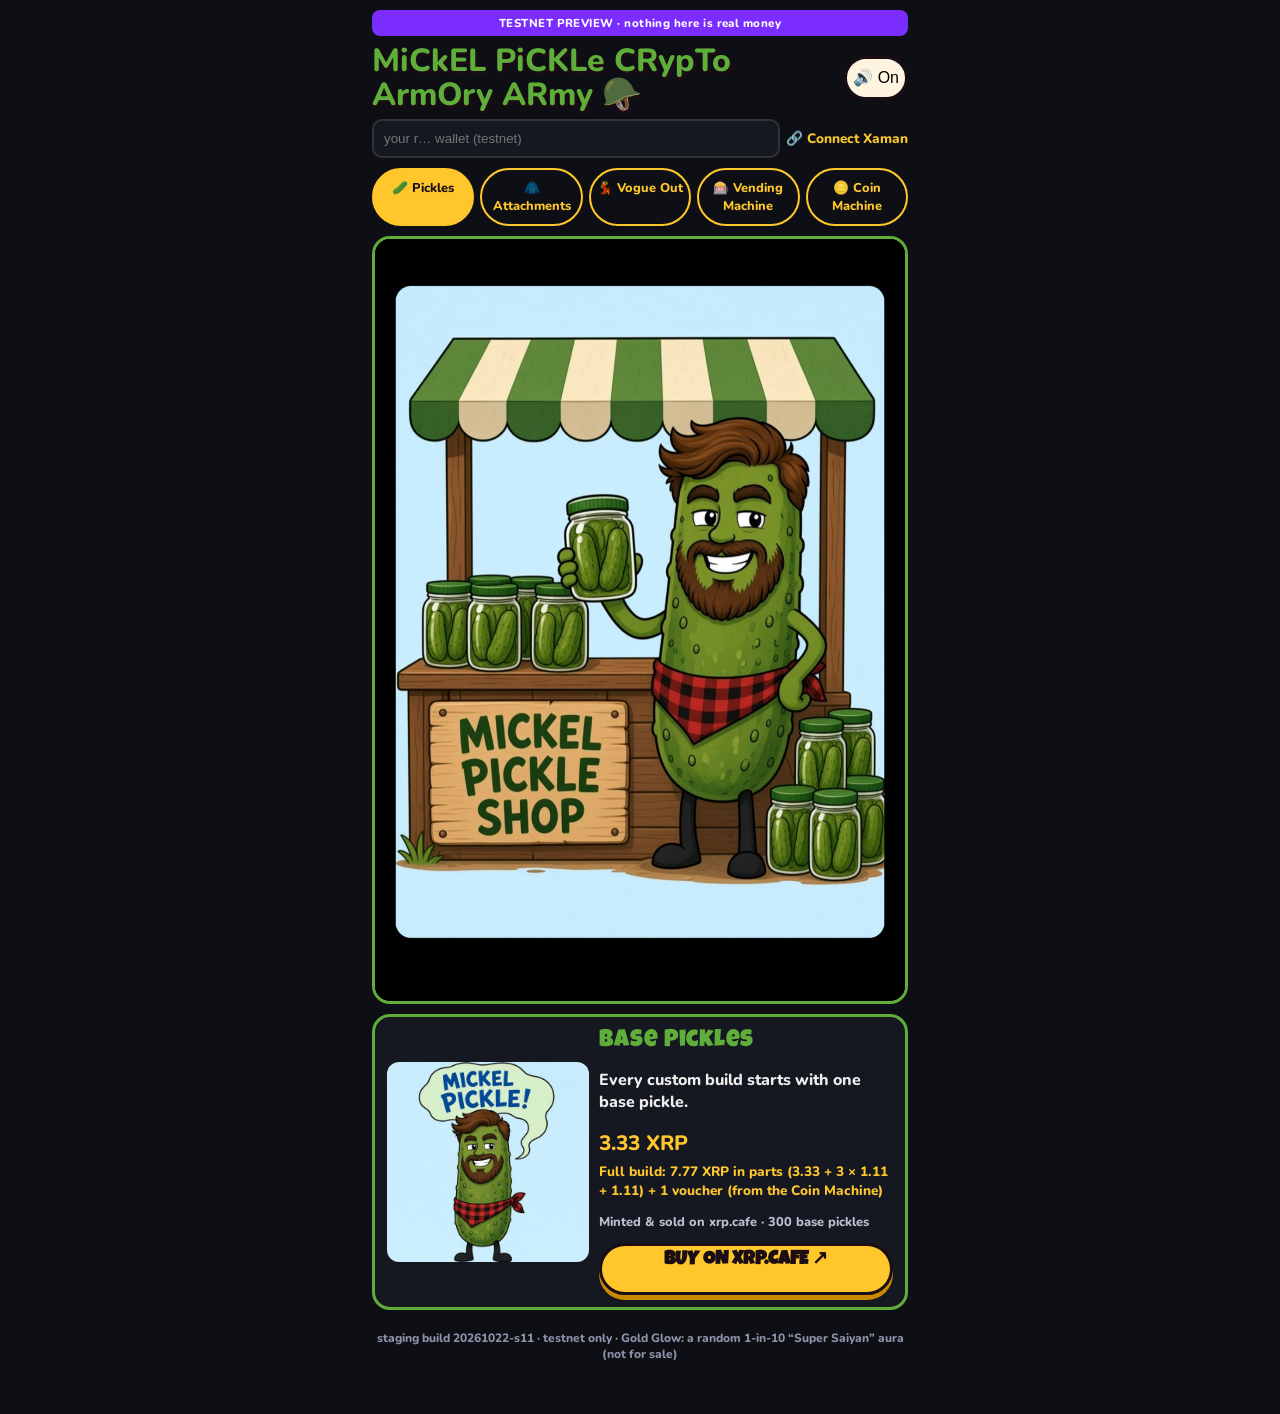
==== index.html @ 777d08bf "testnet preview" ====
<!doctype html><html lang="en"><head><meta charset="utf-8"><meta name="viewport" content="width=device-width,initial-scale=1,viewport-fit=cover">
<title>MiCkEL PiCKLe CRypTo ArmOry ARmy 🪖 · From the Ashes (TESTNET)</title><link rel="stylesheet" href="ashes.css?v=20261022-s11"></head>
<body>
<div class="net">TESTNET PREVIEW · nothing here is real money</div>
<header class="hd"><h1 class="disp">MiCkEL PiCKLe CRypTo ArmOry ARmy 🪖</h1><button id="mute" class="mute" type="button"></button></header>
<div class="wal"><input id="w" placeholder="your r… wallet (testnet)" autocomplete="off"><a href="#" id="connect">🔗 Connect Xaman</a></div>
<nav class="tabs"><a href="#shop" data-t="shop" class="on">🥒 Pickles</a><a href="#att" data-t="att">🧥 Attachments</a><a href="#vogue" data-t="vogue">💃 Vogue Out</a><a href="#ashes" data-t="ashes">🎰 Vending Machine</a><a href="#coin" data-t="coin">🪙 Coin Machine</a></nav>
<section id="t-shop" class="tab">
 <div class="banner cafeb"><img src="img/cafe_shop_pickles.jpg" alt="Mickel Pickle Shop on xrp.cafe"></div>
 <div class="card hero"><img src="img/base_standing_logo.jpg" alt="Base Mickel Pickle"><div><h2 class="disp">Base Pickles</h2><p>Every custom build starts with one base pickle.</p>
 <p class="price"><span id="pBase">3.33 XRP</span></p><p class="full">Full build: 7.77 XRP in parts (3.33 + 3 × 1.11 + 1.11) + 1 voucher (from the Coin Machine)</p><p class="note">Minted &amp; sold on xrp.cafe · 300 base pickles</p>
 <a class="btn gold cafe" href="https://xrp.cafe" target="_blank" rel="noopener">BUY ON XRP.CAFE ↗</a></div></div>
</section>
<section id="t-att" class="tab" hidden>
 <div class="banner cafeb"><img src="img/cafe_shop_attachments.jpg" alt="Mickel Pickle Attachments on xrp.cafe"></div>
 <p class="full">Full build: 7.77 XRP in parts (3.33 + 3 × 1.11 + 1.11) + 1 voucher (from the Coin Machine)</p><p class="note">9 attachments · pick any 3 for each build · <b id="pAtt">1.11 XRP</b> each · minted &amp; sold on xrp.cafe</p><p><a class="btn gold cafe" href="https://xrp.cafe" target="_blank" rel="noopener">BUY ON XRP.CAFE ↗</a></p>
 <div class="grid" id="attGrid"></div>
 <div class="banner lineup"><img src="img/lineup_10.jpg" alt="Attachments lineup"></div>
</section>
<section id="t-vogue" class="tab" hidden>
 <div class="banner cafeb"><img src="img/cafe_shop_vogue_out.jpg" alt="MiCkLe PiCKLe Vogue Out on xrp.cafe"></div>
 <p class="full">Full build: 7.77 XRP in parts + 1 voucher (from the Coin Machine)</p><p class="note">MiCkLe PiCKLe Vogue Out · 333 poses (111 of each) · <b id="pPose">1.11 XRP</b> each · minted &amp; sold on xrp.cafe<br>Your pose decides how your finished pickle stands, and its creature arms and legs.</p>
 <div class="grid" id="poseGrid"></div><p><a class="btn gold cafe" href="https://xrp.cafe" target="_blank" rel="noopener">BUY ON XRP.CAFE ↗</a></p>
</section>
<section id="t-ashes" class="tab" hidden>
 <div class="vm">
  <div class="vm-marquee"><div class="disp vm-brand">MICKEL PICKLE</div><div class="vm-slogan">Pay a nickel! Get a pickle! A pickle in every can!</div><div class="vm-sub">VENDING MACHINE · process: <b>From the Ashes</b></div></div>
  <div class="vm-body">
   <div class="vm-glass">
    <div class="vm-row"><span class="vm-lbl">A · BASE</span><div class="vm-slots" id="myBases" data-r="A"></div></div>
    <div class="vm-row"><span class="vm-lbl">B · ATTACHMENTS <span id="nAtt">0/3</span></span><div class="vm-slots" id="myAtts" data-r="B"></div></div>
    <div class="vm-row"><span class="vm-lbl">C · POSE</span><div class="vm-slots" id="myPoses" data-r="C"></div></div>
    <img class="vm-sticker" src="img/can_armory_army.png" alt="">
   </div>
   <div class="vm-panel">
    <div class="vm-screen" id="status">Load 1 base + 3 attachments + 1 pose</div>
    <div class="vm-coin"><span class="vm-coinslot vm-billslot"></span><small id="vmPay">VOUCHER SLOT<br>insert 1 voucher</small><small class="vm-getv">Get your voucher at the Coin Machine.</small></div>
    <div class="vm-keys"><span>A</span><span>B</span><span>C</span><span>1</span><span>2</span><span>3</span><span>4</span><span>5</span><span>✓</span></div>
    <div class="vm-builds" id="myBuilds"></div>
    <button class="btn vm-build" id="build" type="button" disabled>BURN &amp; BUILD</button>
   </div>
  </div>
  <div class="vm-tray"><div class="vm-flames"></div><div class="canbox"><img id="can" src="img/can_armory_army.png" alt="Mickel Pickle can"><img id="result" alt="Your new Mickel Pickle" hidden></div><span class="vm-push">PUSH</span></div>
 </div>
 <p class="lore">“To become a phoenix, you must be reborn from your ashes.”</p>
 <div class="cost"><b>Full build: 7.77 XRP in parts + 1 voucher</b><br>Season 1: vouchers only · 333 vouchers, one per pickle · max 3 builds per wallet<br><small>Get your voucher at the Coin Machine. 1 signature in Xaman (one Batch): hands over your voucher and sends your 5 picks together, all or nothing. The machine collects the voucher (it is kept, not burned), burns those 5 parts, and hands everything back if anything fails. +1 tap to claim your pickle.</small></div>
 <div id="claims"></div>
</section>
<section id="t-coin" class="tab" hidden>
 <div class="vm cm">
  <div class="vm-marquee"><div class="disp vm-brand">COIN MACHINE</div><div class="vm-slogan">Coins in! Dollars out!</div><div class="vm-sub">Mickel Nickel voucher printer <span class="soon">TESTNET</span></div></div>
  <div class="cm-body">
   <div class="cm-hopper"><span class="vm-lbl">COIN HOPPER</span>
    <div class="cm-coins" id="cmCoins" data-demo="1"><i class="c ag">10K</i><i class="c cu">1K</i><i class="c cu">1K</i><i class="c cu">1K</i><i class="c ag">10K</i><i class="c cu">1K</i><i class="c cu">1K</i><i class="c cu">1K</i><i class="c ag">10K</i><i class="c cu">1K</i><i class="c cu">1K</i><i class="c cu">1K</i><i class="c ag">10K</i><i class="c cu">1K</i></div>
    <div class="cm-funnel"><span class="vm-coinslot"></span></div>
    <div class="cm-legend"><span><i class="c cu sm"></i>Copper 1,000</span><span><i class="c ag sm"></i>Silver 10,000</span><span><i class="c au sm"></i>Gold 100,000</span></div>
   </div>
   <div class="vm-panel"><span class="vm-lbl">TOTAL</span><div class="cm-total"><span class="cm-count" id="cmCount">50,000</span><small>4 Silver + 10 Copper</small><br><small>/ 50,000</small></div>
    <div class="cm-bar"><i></i></div><button class="btn vm-build" id="cmInsert" type="button" disabled>INSERT COINS</button><div class="vm-builds" id="cmMine"></div></div>
  </div>
  <div class="cm-billslot"><div class="cm-mouth"></div><img class="cm-bill" src="img/voucher_50000_bill.jpg" alt="50,000 Mickel Nickel bill voucher"></div>
 </div>
 <div class="cost"><b>Drop in any mix of Mickel Nickel coin NFTs worth exactly 50,000 per bill: 50K = 1 bill, 1 Gold (100K) = 2 bills, 150K = 3.</b> The bill pays for one custom build in the Vending Machine, where it is collected (not burned).<br><small>Rules: Copper coins are burned · Gold &amp; Silver coins are kept · max 3 vouchers per wallet · exact multiples of 50,000 only, or everything is handed back · max 3 vouchers per wallet counts every bill · TESTNET preview, not live.</small><div id="cmStatus" class="vm-screen" style="margin-top:8px">Connect a TESTNET wallet, tap your coins to fill the hopper to exactly 50,000.</div><div class="note" id="cmSigs"></div><div id="cmClaims"></div></div>
</section>
<div id="qr" hidden><img id="qri" alt="Scan with Xaman"><p class="small">Scan with Xaman (TESTNET)</p></div>
<p class="small foot">staging build 20261022-s11 · testnet only · Gold Glow: a random 1-in-10 “Super Saiyan” aura (not for sale)</p>
<script src="config.js"></script><script src="ashes.js?v=20261022-s11"></script>
</body></html>
---- ashes.css ----
@font-face{font-family:"Luckiest Guy";src:url(fonts/luckiest-guy.woff2) format("woff2");font-display:swap}
@font-face{font-family:"Nunito";font-weight:800;src:url(fonts/nunito-800.woff2) format("woff2");font-display:swap}
:root{--ink:#1a0d14;--cream:#fff4e0;--gold:#ffc72c;--goldd:#c98900;--green:#1f9d4a;--pickle:#5fae3a;--fire:#ff5a1f}
*{box-sizing:border-box}body{margin:0 auto;max-width:560px;padding:10px 12px 40px;background:#0d0f14;color:#eee;font-family:"Nunito",system-ui,sans-serif;font-weight:800}
.disp{font-family:"Luckiest Guy",sans-serif;font-weight:400;letter-spacing:.03em}
.net{background:#7b2cff;color:#fff;text-align:center;font-size:.72rem;padding:5px;border-radius:8px;letter-spacing:.04em}
.hd{display:flex;align-items:center;gap:8px;margin:8px 0}.hd h1{flex:1;margin:0;font-family:"Nunito",system-ui,sans-serif;font-weight:800;text-transform:none;letter-spacing:0;font-size:clamp(1.25rem,6vw,2rem);line-height:1.05;color:var(--pickle);text-shadow:0 3px 0 var(--ink),3px 3px 0 var(--ink)}
.mute{min-width:44px;height:44px;border-radius:999px;border:3px solid var(--ink);background:var(--cream);font-size:1rem;cursor:pointer}
.wal{display:flex;gap:6px;align-items:center}.wal input{flex:1;min-width:0;padding:10px;border-radius:10px;border:2px solid #333;background:#151821;color:#eee}
#connect{color:var(--gold);text-decoration:none;font-size:.85rem;white-space:nowrap}
.tabs{display:flex;gap:6px;margin:10px 0}.tabs a{flex:1;text-align:center;padding:9px 4px;border-radius:999px;border:2px solid var(--gold);color:var(--gold);text-decoration:none;font-size:.8rem}
.tabs a.on{background:var(--gold);color:var(--ink)}.tab[hidden]{display:none}
.card{background:#151821;border:3px solid var(--pickle);border-radius:18px;padding:12px}.banner{margin-bottom:10px}.hero{display:grid;grid-template-columns:40% 1fr;gap:10px;align-items:center}
.hero img{width:100%;border-radius:12px}.hero h2{margin:0;color:var(--pickle)}
.price{font-size:1.3rem;color:var(--gold);margin:.3rem 0}.tbd{background:#ff3d9a;color:#fff;font-size:.62rem;padding:2px 6px;border-radius:999px;vertical-align:middle}
.stock,.cap{margin:.2rem 0;font-size:.8rem;color:#b9c0d0}
.banner{position:relative;border-radius:18px;overflow:hidden;border:3px solid var(--pickle)}.banner img{width:100%;display:block;max-height:440px;object-fit:cover;object-position:top}
.tagline{position:absolute;left:0;right:0;bottom:0;margin:0;padding:14px 8px 10px;text-align:center;font-size:clamp(1.5rem,8vw,2.2rem);color:var(--gold);text-shadow:0 3px 0 var(--ink),2px 2px 0 var(--ink);background:linear-gradient(#0000,#000c)}
.note{font-size:.8rem;color:#b9c0d0}
.grid{display:grid;grid-template-columns:repeat(3,1fr);gap:8px}.grid.sm{grid-template-columns:repeat(4,1fr)}
.it{background:var(--cream);color:var(--ink);border-radius:12px;padding:6px;text-align:center;font-size:.68rem;border:3px solid transparent;cursor:pointer;line-height:1.15}
.it img{width:100%;aspect-ratio:1;object-fit:contain;border-radius:8px}.it.sel{border-color:var(--fire);box-shadow:0 0 0 2px var(--gold)}.it.off{opacity:.45}
.it .left{display:block;color:#666;font-size:.62rem}.it button{margin-top:4px;width:100%;border:2px solid var(--ink);border-radius:999px;background:var(--gold);font:inherit;padding:4px}
.btn{border:3px solid var(--ink);border-radius:999px;min-height:52px;width:100%;font-family:"Luckiest Guy",sans-serif;font-size:1.2rem;cursor:pointer}
.gold{background:var(--gold);color:var(--ink);box-shadow:0 5px 0 var(--goldd)}.btn:disabled{opacity:.5}.big{font-size:1.6rem;min-height:64px;margin-top:10px}
.machine{background:radial-gradient(circle at 50% 70%,#ff5a1f55,#1a0d14 70%);border:4px solid var(--gold);border-radius:22px;padding:12px;text-align:center}
.mtitle{margin:0;font-size:2rem;color:var(--fire);text-shadow:0 3px 0 var(--ink)}.lore{margin:.2rem 0 .5rem;font-size:.8rem;color:var(--cream);font-style:italic}
.canbox{position:relative;height:min(62vw,300px);display:grid;place-items:center}.canbox img{height:100%;width:100%;object-fit:contain;border-radius:14px;min-height:0}.canbox{overflow:hidden}
#can.shake{animation:shake .35s infinite}@keyframes shake{0%,100%{transform:rotate(0)}25%{transform:rotate(-6deg) translateX(-4px)}75%{transform:rotate(6deg) translateX(4px)}}
#result.pop{animation:pop .7s cubic-bezier(.2,1.6,.4,1)}#result.drop{animation:drop 1.1s cubic-bezier(.3,1.5,.5,1)}#result.burst{animation:burst .6s ease-out}@keyframes drop{0%{transform:translateY(-120%)}70%{transform:translateY(4%)}to{transform:none}}@keyframes burst{0%{transform:scale(.3) rotate(-8deg);opacity:0;filter:brightness(3)}to{transform:none;opacity:1;filter:none}}@keyframes pop{0%{transform:translateY(60%) scale(.2);opacity:0}to{transform:none;opacity:1}}
.status{margin-top:8px;min-height:2.4em;color:var(--gold);font-size:.95rem}
h3{font-size:.95rem;margin:14px 0 6px;color:var(--pickle)}.cost{margin-top:12px;font-size:.85rem;color:var(--cream)}.cost small{color:#b9c0d0}
#qr{text-align:center;margin:10px 0}#qr img{background:#fff;padding:8px;border-radius:8px}.small{font-size:.75rem;color:#8a93a8}.foot{text-align:center;margin-top:20px}
#claims a{display:block;margin-top:8px;padding:12px;border-radius:999px;text-align:center;background:var(--gold);color:var(--ink);text-decoration:none;border:3px solid var(--ink)}
.full{margin:.3rem 0;color:var(--gold);font-size:.85rem}.it .qty{position:absolute;top:4px;right:4px;background:var(--fire);color:#fff;border-radius:999px;padding:1px 6px;font-size:.65rem}.it{position:relative}

.btn.cafe{display:inline-block;text-decoration:none;text-align:center;color:var(--ink)}.it a.cafe{display:block;margin-top:4px;border:2px solid var(--ink);border-radius:999px;background:var(--gold);color:var(--ink);text-decoration:none;padding:4px;font-weight:700}
/* s10 vending + coin machine reskin */
:root{--pink:#ff2d95}
.vm{position:relative;margin:4px auto 10px;max-width:760px;background:linear-gradient(160deg,#1f9d4a,#0f5e2b 60%,#0a3f1d);border:5px solid var(--ink);border-radius:26px 26px 14px 14px;padding:12px;box-shadow:0 0 0 4px var(--gold),0 14px 0 #06210f,0 20px 40px #000}
.vm-marquee{text-align:center;background:#120a10;border:4px solid var(--gold);border-radius:16px;padding:10px 6px;box-shadow:0 0 18px var(--pink),inset 0 0 16px #ff2d9555}
.vm-brand{font-size:clamp(1.7rem,8vw,3rem);color:var(--gold);text-shadow:0 0 6px #fff7,0 0 16px var(--gold),3px 3px 0 var(--pink);animation:glow 2s ease-in-out infinite}
@keyframes glow{50%{text-shadow:0 0 2px #fff7,0 0 6px var(--gold),3px 3px 0 var(--pink)}}
.vm-slogan{color:var(--pink);font-size:clamp(.72rem,3.2vw,1rem);text-shadow:0 0 8px var(--pink)}.vm-sub{color:var(--cream);font-size:.72rem;margin-top:4px}
.vm-body{display:grid;grid-template-columns:1fr 150px;gap:10px;margin-top:10px}
.vm-glass{position:relative;background:linear-gradient(120deg,#ffffff22,#ffffff05 40%,#ffffff18);border:4px solid #c9d3d9;border-radius:12px;padding:8px;box-shadow:inset 0 0 30px #000a;overflow:hidden;min-height:300px}
.vm-row{border-bottom:5px solid #9aa6ad;padding:4px 0 6px;margin-bottom:6px;position:relative;z-index:1}.vm-lbl{display:block;color:var(--gold);font-size:.66rem;letter-spacing:.06em}
.vm-slots{display:grid;grid-template-columns:repeat(auto-fill,minmax(64px,1fr));gap:6px;counter-reset:s}
.vm-slots .it{counter-increment:s;background:#fff4e0ee;padding:4px 4px 14px;font-size:.58rem}
.vm-slots .it::after{content:attr(data-code);position:absolute;bottom:2px;left:50%;transform:translateX(-50%);background:var(--ink);color:var(--gold);border-radius:4px;padding:0 5px;font-size:.6rem}
#myBases .it::after{content:"A" counter(s)}#myAtts .it::after{content:"B" counter(s)}#myPoses .it::after{content:"C" counter(s)}
.vm-slots .it::before{content:"";position:absolute;left:6px;right:6px;bottom:12px;height:6px;background:repeating-linear-gradient(90deg,#b8c2c8 0 4px,#6c777d 4px 7px);border-radius:3px}
.vm-slots .note{color:#cfe;font-size:.7rem;margin:4px}
.vm-sticker{position:absolute;right:-14px;bottom:-10px;width:90px;transform:rotate(12deg);opacity:.9;z-index:0}
.vm-panel{background:#1a1d24;border:4px solid var(--ink);border-radius:12px;padding:8px;display:flex;flex-direction:column;gap:8px;align-items:stretch;box-shadow:inset 0 0 0 2px #333}
.vm-screen{background:#032b12;color:#7dff9a;font-family:monospace;font-size:.72rem;border:3px solid #000;border-radius:6px;padding:6px;min-height:58px;text-shadow:0 0 6px #3f6}
.vm-coin{display:flex;gap:6px;align-items:center;color:var(--cream);font-size:.6rem}.vm-coinslot{display:inline-block;width:12px;height:40px;background:#000;border:3px solid var(--gold);border-radius:6px;box-shadow:0 0 8px var(--gold)}
.vm-keys{display:grid;grid-template-columns:repeat(3,1fr);gap:5px}.vm-keys span{background:linear-gradient(#eee,#aaa);color:var(--ink);text-align:center;border-radius:6px;padding:5px 0;font-size:.8rem;border:2px solid var(--ink);box-shadow:0 2px 0 var(--ink)}
.vm-builds{color:var(--gold);font-size:.68rem;text-align:center}
.vm-build{background:radial-gradient(circle at 40% 35%,#ff6ab8,var(--pink) 60%,#a0005a);color:#fff;border:3px solid var(--ink);border-radius:999px;padding:14px 6px;font-family:"Luckiest Guy",sans-serif;font-size:1.05rem;box-shadow:0 5px 0 var(--ink),0 0 14px var(--pink);cursor:pointer}
.vm-build:disabled{filter:saturate(.45) brightness(.8);cursor:not-allowed}
.vm-tray{position:relative;margin-top:12px;background:#08090c;border:4px solid #c9d3d9;border-radius:12px;height:190px;overflow:hidden;box-shadow:inset 0 14px 20px #000}
.vm-tray .canbox{height:100%;position:relative;z-index:1}.vm-tray .canbox img{object-fit:contain}
.vm-flames{position:absolute;inset:auto 0 0 0;height:70px;background:radial-gradient(ellipse at 50% 100%,#ff5a1f,#ff2d9566 45%,transparent 70%);filter:blur(2px);animation:flick 1.2s infinite alternate;z-index:0}
.vm-flames::after{content:"";position:absolute;inset:0;background:radial-gradient(circle,#ccc8 1px,transparent 2px) 0 0/14px 14px;animation:ash 3s linear infinite;opacity:.5}
@keyframes flick{to{opacity:.6;transform:scaleY(1.15)}}@keyframes ash{to{background-position:0 -70px}}
.vm-push{position:absolute;top:6px;left:50%;transform:translateX(-50%);color:#9aa6ad;font-size:.7rem;letter-spacing:.2em;z-index:2}
.vm-x{display:flex;justify-content:space-around;margin-top:8px}.vm-x span{width:34px;height:34px;border-radius:50%;background:radial-gradient(circle at 35% 30%,#fff2a8,var(--gold) 45%,var(--goldd));border:3px solid var(--ink);display:grid;place-items:center;color:var(--ink);font-weight:900}
/* coin machine */
.cm .vm-brand{font-size:clamp(1.5rem,7vw,2.6rem)}.soon{background:var(--pink);color:#fff;border-radius:999px;padding:2px 8px;margin-left:4px;box-shadow:0 0 10px var(--pink)}
.cm-body{display:grid;grid-template-columns:1fr 160px;gap:10px;margin-top:10px}
.cm-hopper{background:linear-gradient(120deg,#ffffff22,#ffffff05 40%,#ffffff18);border:4px solid #c9d3d9;border-radius:12px;padding:8px;box-shadow:inset 0 0 30px #000a}
.cm-coins{display:flex;flex-wrap:wrap;justify-content:center;gap:4px;min-height:96px;align-content:flex-end}
.c{display:inline-grid;place-items:center;width:44px;height:44px;border-radius:50%;border:3px solid var(--ink);font-style:normal;font-size:.7rem;color:var(--ink);box-shadow:0 3px 0 var(--ink);animation:fall 2.4s ease-in infinite}
.c:nth-child(2n){animation-delay:.6s}.c:nth-child(3n){animation-delay:1.2s}@keyframes fall{0%{transform:translateY(-14px) rotate(-20deg)}60%,100%{transform:translateY(0) rotate(0)}}
.cu{background:radial-gradient(circle at 35% 30%,#ffc59a,#c8682a 55%,#7a3a12)}.ag{background:radial-gradient(circle at 35% 30%,#fff,#c2c9cf 55%,#7d868c)}.au{background:radial-gradient(circle at 35% 30%,#fff2a8,var(--gold) 50%,var(--goldd))}
.c.sm{width:14px;height:14px;border-width:2px;box-shadow:none;animation:none;vertical-align:middle;margin-right:3px}
.cm-funnel{margin:6px auto 0;width:70%;height:40px;background:linear-gradient(#9aa6ad,#4a5358);clip-path:polygon(0 0,100% 0,60% 100%,40% 100%);display:grid;place-items:end center}
.cm-legend{display:flex;flex-wrap:wrap;gap:8px;justify-content:center;font-size:.62rem;color:var(--cream);margin-top:6px}
.cm-total{background:#1b0010;border:3px solid #000;border-radius:6px;padding:8px 4px;text-align:center;font-family:monospace;color:#ff6ab8;text-shadow:0 0 8px var(--pink)}.cm-count{font-size:1.5rem;display:block}.cm-total small{color:#ffa6d4}
.cm-bar{height:10px;background:#000;border-radius:6px;overflow:hidden;border:2px solid #444}.cm-bar i{display:block;height:100%;width:100%;background:linear-gradient(90deg,var(--green),var(--gold));animation:fill 3s ease-out infinite}@keyframes fill{from{width:0}}
.cm-billslot{position:relative;margin-top:12px;height:180px;overflow:hidden}.cm-mouth{height:16px;background:#000;border:4px solid #c9d3d9;border-radius:8px;box-shadow:0 0 10px var(--gold);position:relative;z-index:2}
.cm-bill{position:absolute;top:6px;left:6%;width:88%;border-radius:6px;box-shadow:0 8px 16px #000;animation:print 4s ease-out infinite;z-index:1}@keyframes print{0%{transform:translateY(-100%)}55%,100%{transform:translateY(0)}}
@media(min-width:900px){body:has(#t-ashes:not([hidden])),body:has(#t-coin:not([hidden])){max-width:820px}}
@media(max-width:520px){.vm-body,.cm-body{grid-template-columns:1fr}.vm-panel{display:grid;grid-template-columns:1fr 1fr;align-items:center}.vm-screen,.vm-build,.vm-builds{grid-column:1/-1}.vm-keys{grid-row:span 1}.vm-glass{min-height:0}.vm-sticker{width:70px}.cm-billslot{height:130px}}
.cm-coins .c{width:36px;height:36px;font-size:.6rem}

.banner.cafeb img{max-height:none;object-fit:contain}.banner.lineup{margin-top:10px}.banner.lineup img{max-height:none}
.cm-coins .c.mine{cursor:pointer;opacity:.55}.cm-coins .c.mine.sel{opacity:1;outline:3px solid var(--pink)}#vmPay label{display:block;margin-top:3px;color:var(--gold);cursor:pointer}
.vm-coin{flex-wrap:wrap}.vm-billslot{width:44px;height:10px}.vm-getv{flex-basis:100%;color:var(--gold);font-size:.6rem}
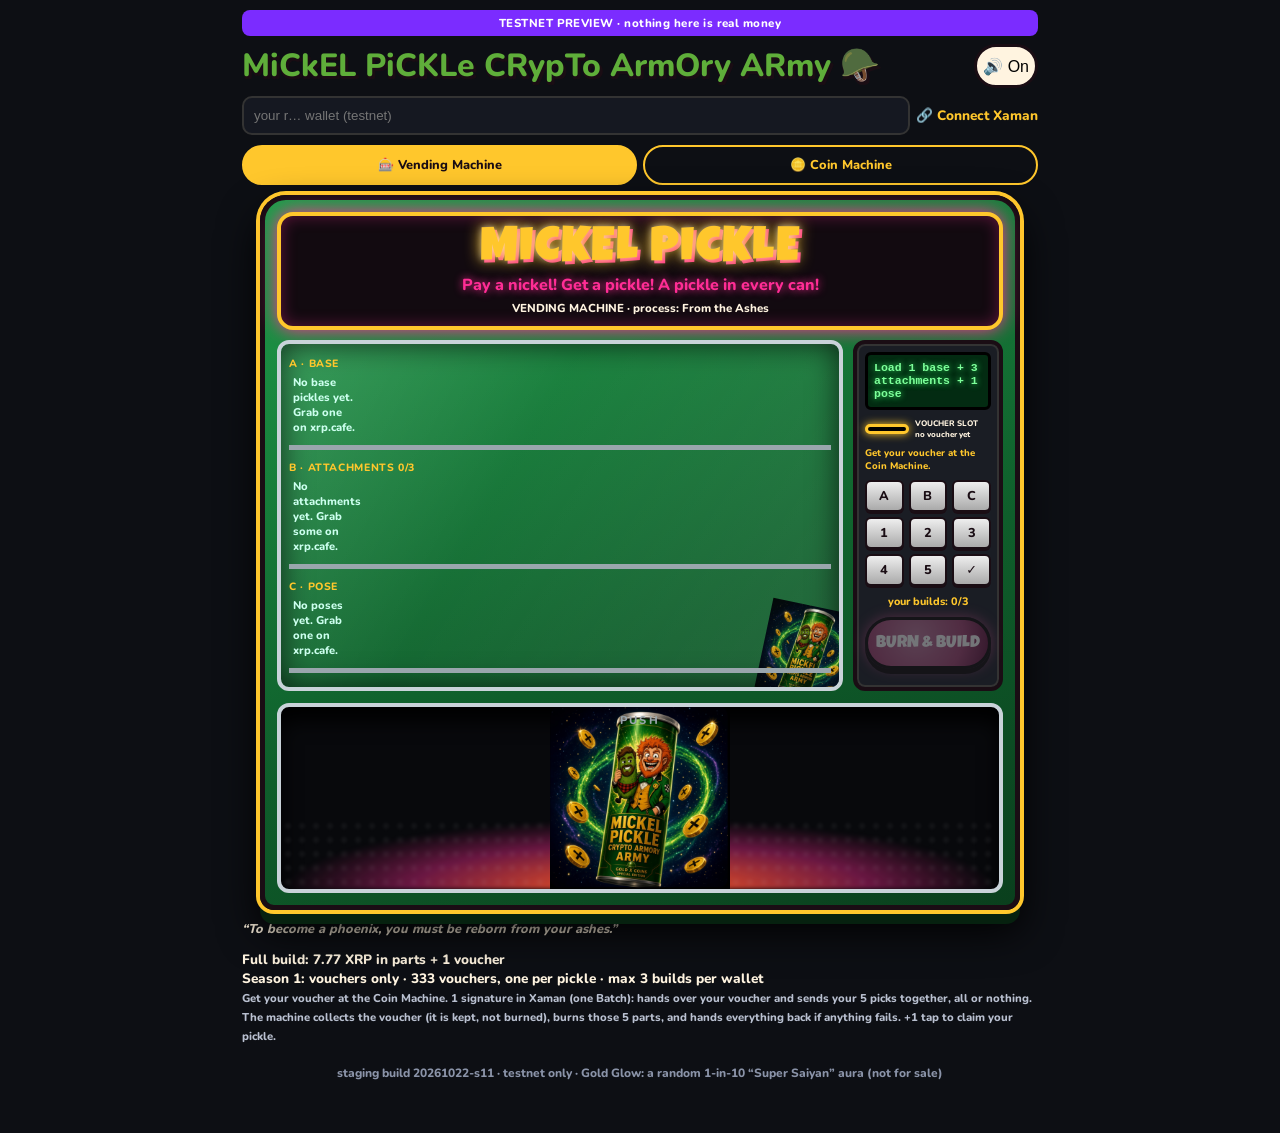
==== commit e41971f3: "CLAIM ALL batch + two tabs only" ====
--- a/index.html
+++ b/index.html
@@ -4,8 +4,8 @@
 <div class="net">TESTNET PREVIEW · nothing here is real money</div>
 <header class="hd"><h1 class="disp">MiCkEL PiCKLe CRypTo ArmOry ARmy 🪖</h1><button id="mute" class="mute" type="button"></button></header>
 <div class="wal"><input id="w" placeholder="your r… wallet (testnet)" autocomplete="off"><a href="#" id="connect">🔗 Connect Xaman</a></div>
-<nav class="tabs"><a href="#shop" data-t="shop" class="on">🥒 Pickles</a><a href="#att" data-t="att">🧥 Attachments</a><a href="#vogue" data-t="vogue">💃 Vogue Out</a><a href="#ashes" data-t="ashes">🎰 Vending Machine</a><a href="#coin" data-t="coin">🪙 Coin Machine</a></nav>
-<section id="t-shop" class="tab">
+<nav class="tabs"><a href="#ashes" data-t="ashes" class="on">🎰 Vending Machine</a><a href="#coin" data-t="coin">🪙 Coin Machine</a></nav>
+<section id="t-shop" class="tab" hidden>
  <div class="banner cafeb"><img src="img/cafe_shop_pickles.jpg" alt="Mickel Pickle Shop on xrp.cafe"></div>
  <div class="card hero"><img src="img/base_standing_logo.jpg" alt="Base Mickel Pickle"><div><h2 class="disp">Base Pickles</h2><p>Every custom build starts with one base pickle.</p>
  <p class="price"><span id="pBase">3.33 XRP</span></p><p class="full">Full build: 7.77 XRP in parts (3.33 + 3 × 1.11 + 1.11) + 1 voucher (from the Coin Machine)</p><p class="note">Minted &amp; sold on xrp.cafe · 300 base pickles</p>
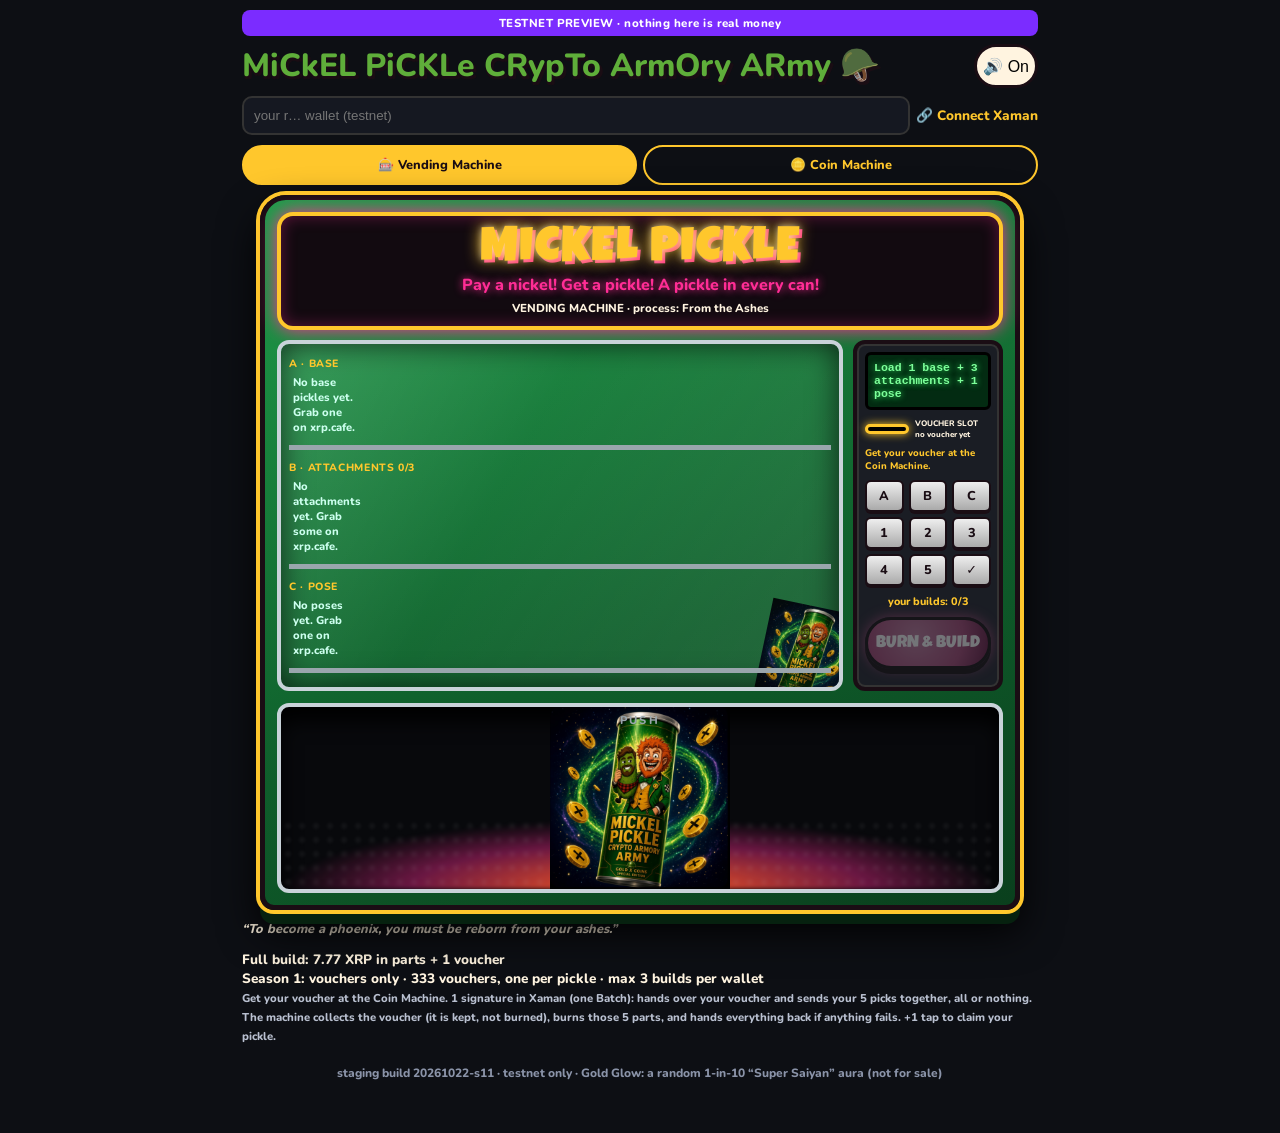
==== commit e6bf6ba1: "TESTNET: voucher print-out reveal, voucher counter, bigger pickle reveal + claim under it, VM pagesh" ====
--- a/index.html
+++ b/index.html
@@ -1,5 +1,5 @@
 <!doctype html><html lang="en"><head><meta charset="utf-8"><meta name="viewport" content="width=device-width,initial-scale=1,viewport-fit=cover">
-<title>MiCkEL PiCKLe CRypTo ArmOry ARmy 🪖 · From the Ashes (TESTNET)</title><link rel="stylesheet" href="ashes.css?v=20261022-s11"></head>
+<title>MiCkEL PiCKLe CRypTo ArmOry ARmy 🪖 · From the Ashes (TESTNET)</title><link rel="stylesheet" href="ashes.css?v=20261023-vr1"></head>
 <body>
 <div class="net">TESTNET PREVIEW · nothing here is real money</div>
 <header class="hd"><h1 class="disp">MiCkEL PiCKLe CRypTo ArmOry ARmy 🪖</h1><button id="mute" class="mute" type="button"></button></header>
@@ -40,7 +40,7 @@
     <button class="btn vm-build" id="build" type="button" disabled>BURN &amp; BUILD</button>
    </div>
   </div>
-  <div class="vm-tray"><div class="vm-flames"></div><div class="canbox"><img id="can" src="img/can_armory_army.png" alt="Mickel Pickle can"><img id="result" alt="Your new Mickel Pickle" hidden></div><span class="vm-push">PUSH</span></div>
+  <div class="vm-tray" id="vmTray"><div class="vm-flames"></div><div class="canbox"><img id="can" src="img/can_armory_army.png" alt="Mickel Pickle can"><img id="result" alt="Your new Mickel Pickle" hidden></div><span class="vm-push">PUSH</span></div><div id="vmBanner" hidden>🎉 YOUR CUSTOM PICKLE!</div><div id="vmClaims"></div>
  </div>
  <p class="lore">“To become a phoenix, you must be reborn from your ashes.”</p>
  <div class="cost"><b>Full build: 7.77 XRP in parts + 1 voucher</b><br>Season 1: vouchers only · 333 vouchers, one per pickle · max 3 builds per wallet<br><small>Get your voucher at the Coin Machine. 1 signature in Xaman (one Batch): hands over your voucher and sends your 5 picks together, all or nothing. The machine collects the voucher (it is kept, not burned), burns those 5 parts, and hands everything back if anything fails. +1 tap to claim your pickle.</small></div>
@@ -58,11 +58,11 @@
    <div class="vm-panel"><span class="vm-lbl">TOTAL</span><div class="cm-total"><span class="cm-count" id="cmCount">50,000</span><small>4 Silver + 10 Copper</small><br><small>/ 50,000</small></div>
     <div class="cm-bar"><i></i></div><button class="btn vm-build" id="cmInsert" type="button" disabled>INSERT COINS</button><div class="vm-builds" id="cmMine"></div></div>
   </div>
-  <div class="cm-billslot"><div class="cm-mouth"></div><img class="cm-bill" src="img/voucher_50000_bill.jpg" alt="50,000 Mickel Nickel bill voucher"></div>
+  <div class="cm-billslot"><div class="cm-mouth"></div><img class="cm-bill" src="img/voucher_50000_bill.jpg" alt="50,000 Mickel Nickel bill voucher"></div><div class="cm-vcount" id="cmVcount"></div>
  </div>
  <div class="cost"><b>Drop in any mix of Mickel Nickel coin NFTs worth exactly 50,000 per bill: 50K = 1 bill, 1 Gold (100K) = 2 bills, 150K = 3.</b> The bill pays for one custom build in the Vending Machine, where it is collected (not burned).<br><small>Rules: Copper coins are burned · Gold &amp; Silver coins are kept · max 3 vouchers per wallet · exact multiples of 50,000 only, or everything is handed back · max 3 vouchers per wallet counts every bill · TESTNET preview, not live.</small><div id="cmStatus" class="vm-screen" style="margin-top:8px">Connect a TESTNET wallet, tap your coins to fill the hopper to exactly 50,000.</div><div class="note" id="cmSigs"></div><div id="cmClaims"></div></div>
 </section>
 <div id="qr" hidden><img id="qri" alt="Scan with Xaman"><p class="small">Scan with Xaman (TESTNET)</p></div>
 <p class="small foot">staging build 20261022-s11 · testnet only · Gold Glow: a random 1-in-10 “Super Saiyan” aura (not for sale)</p>
-<script src="config.js"></script><script src="ashes.js?v=20261022-s11"></script>
+<script src="config.js"></script><script src="ashes.js?v=20261023-vr1"></script>
 </body></html>
--- a/ashes.css
+++ b/ashes.css
@@ -31,7 +31,7 @@
 .status{margin-top:8px;min-height:2.4em;color:var(--gold);font-size:.95rem}
 h3{font-size:.95rem;margin:14px 0 6px;color:var(--pickle)}.cost{margin-top:12px;font-size:.85rem;color:var(--cream)}.cost small{color:#b9c0d0}
 #qr{text-align:center;margin:10px 0}#qr img{background:#fff;padding:8px;border-radius:8px}.small{font-size:.75rem;color:#8a93a8}.foot{text-align:center;margin-top:20px}
-#claims a{display:block;margin-top:8px;padding:12px;border-radius:999px;text-align:center;background:var(--gold);color:var(--ink);text-decoration:none;border:3px solid var(--ink)}
+#claims a,#vmClaims a{display:block;margin-top:8px;padding:12px;border-radius:999px;text-align:center;background:var(--gold);color:var(--ink);text-decoration:none;border:3px solid var(--ink)}
 .full{margin:.3rem 0;color:var(--gold);font-size:.85rem}.it .qty{position:absolute;top:4px;right:4px;background:var(--fire);color:#fff;border-radius:999px;padding:1px 6px;font-size:.65rem}.it{position:relative}
 
 .btn.cafe{display:inline-block;text-decoration:none;text-align:center;color:var(--ink)}.it a.cafe{display:block;margin-top:4px;border:2px solid var(--ink);border-radius:999px;background:var(--gold);color:var(--ink);text-decoration:none;padding:4px;font-weight:700}
@@ -88,3 +88,22 @@
 .banner.cafeb img{max-height:none;object-fit:contain}.banner.lineup{margin-top:10px}.banner.lineup img{max-height:none}
 .cm-coins .c.mine{cursor:pointer;opacity:.55}.cm-coins .c.mine.sel{opacity:1;outline:3px solid var(--pink)}#vmPay label{display:block;margin-top:3px;color:var(--gold);cursor:pointer}
 .vm-coin{flex-wrap:wrap}.vm-billslot{width:44px;height:10px}.vm-getv{flex-basis:100%;color:var(--gold);font-size:.6rem}
+
+.voucher-success{background:linear-gradient(135deg,#1a3a1a,#0d1f0d);border:2px solid #4caf50;border-radius:12px;padding:16px;text-align:center;margin:8px 0;animation:vpop .4s ease-out}
+.voucher-success .big{font-size:1.4em;font-weight:700;color:#a5d6a7;margin-bottom:6px}
+.voucher-success .small{font-size:.85em;opacity:.85}
+.cm-wait{animation:vblink 1.2s ease-in-out infinite}
+@keyframes vpop{from{transform:scale(.92);opacity:0}to{transform:scale(1);opacity:1}}
+@keyframes vblink{50%{opacity:.45}}
+
+/* voucher reveal + pickle reveal (Oct 23) */
+.cm.working .cm-hopper{animation:shake .3s infinite}.cm.working .vm-coinslot{box-shadow:0 0 16px var(--gold),0 0 30px var(--gold)}
+.cm-funnel{position:relative;overflow:visible}.cm-drop{position:absolute;top:-60px;width:26px!important;height:26px!important;font-size:0!important;animation:cmdrop .9s ease-in forwards;z-index:3}@keyframes cmdrop{to{transform:translateY(70px) rotate(540deg) scale(.5);opacity:0}}
+.cm-billslot.printing .cm-bill{display:none}.cm-billslot.printing{height:240px}
+.cm-out{position:absolute;top:6px;left:8%;width:84%;border-radius:6px;box-shadow:0 10px 20px #000;transform:translateY(calc(-100% - 10px));animation:billout 1.3s cubic-bezier(.3,1.3,.5,1) forwards;z-index:1}@keyframes billout{to{transform:translateY(var(--o)) rotate(var(--r))}}
+.cm-out-tag{position:absolute;bottom:8px;left:50%;transform:translateX(-50%);z-index:3;background:var(--green,#4caf50);color:#000;font-weight:800;padding:4px 12px;border-radius:999px;box-shadow:0 0 14px var(--gold);animation:vpop .4s ease-out;white-space:nowrap}
+.cm-vcount{margin-top:10px;text-align:center;background:#08090c;border:3px solid var(--gold);border-radius:12px;padding:8px;color:var(--cream)}.cm-vcount .vc-n{font-size:2rem;font-weight:800;color:var(--gold);line-height:1}.cm-vcount .vc-bills{font-size:1.4rem;letter-spacing:2px;min-height:1.6rem}.cm-vcount em{font-size:.8rem;opacity:.7}
+.vm-tray{transition:height .6s ease}.vm-tray.reveal{height:min(110vw,440px)}
+#vmBanner{text-align:center;font-weight:800;font-size:1.3rem;color:var(--gold);margin:8px 0 4px;text-shadow:0 0 10px var(--gold)}#vmBanner.vpop{animation:vpop .5s ease-out}
+#vmClaims a{display:block;margin:6px auto;text-align:center}
+@media(max-width:520px){.cm-billslot.printing{height:190px}}
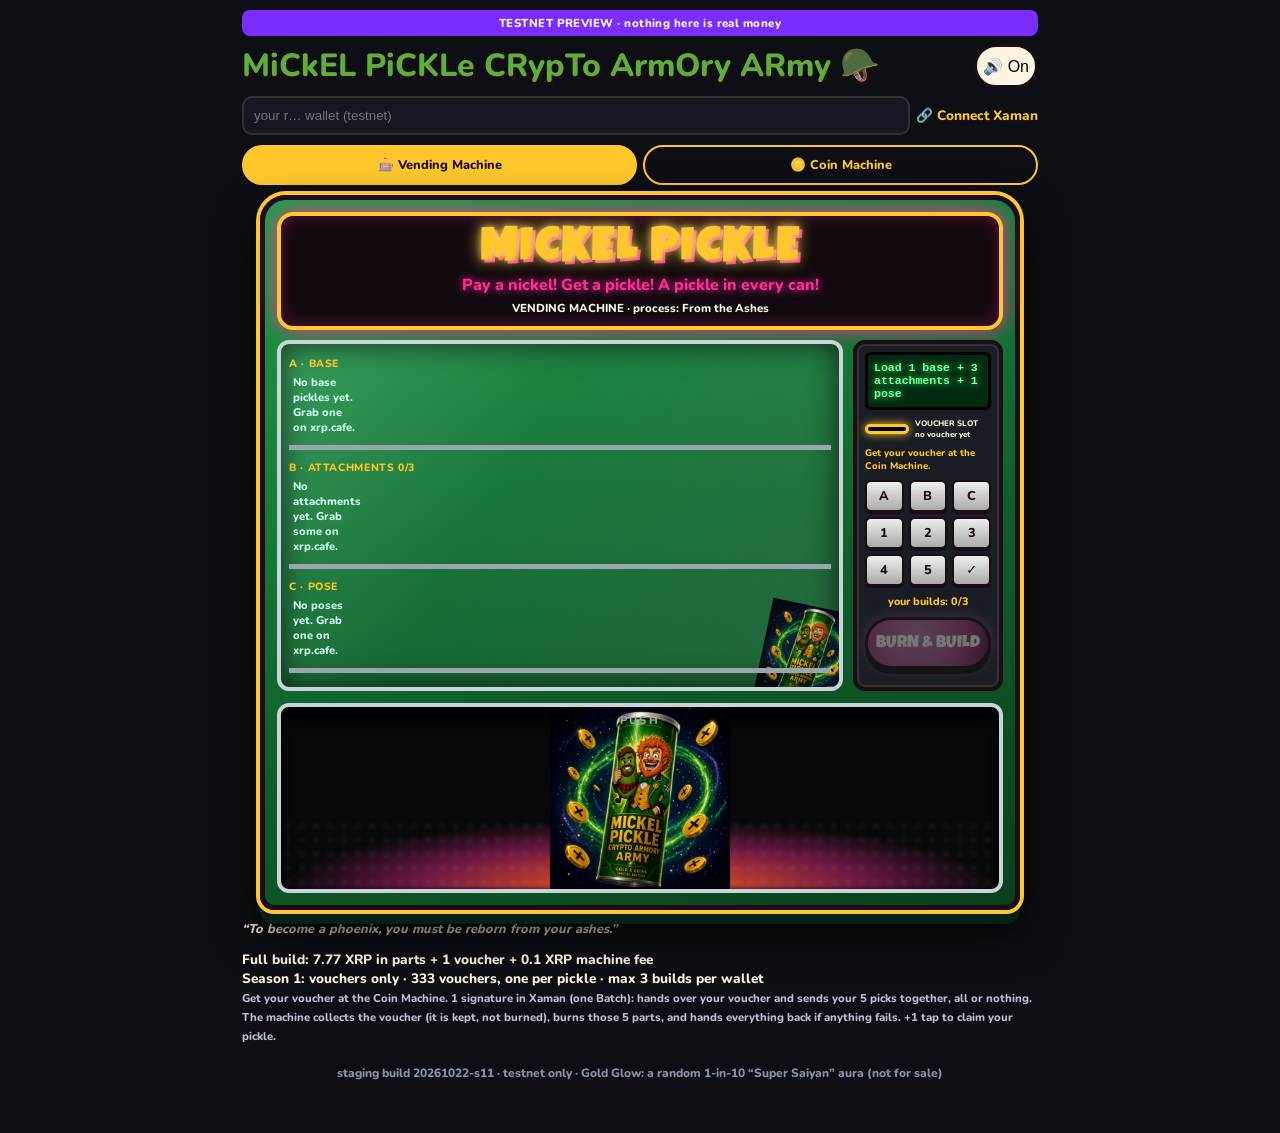
==== commit 78c8ea57: "0.1 XRP machine fee (Coin Machine once per request, Vending once per build)" ====
--- a/index.html
+++ b/index.html
@@ -43,7 +43,7 @@
   <div class="vm-tray" id="vmTray"><div class="vm-flames"></div><div class="canbox"><img id="can" src="img/can_armory_army.png" alt="Mickel Pickle can"><img id="result" alt="Your new Mickel Pickle" hidden></div><span class="vm-push">PUSH</span></div><div id="vmBanner" hidden>🎉 YOUR CUSTOM PICKLE!</div><div id="vmClaims"></div>
  </div>
  <p class="lore">“To become a phoenix, you must be reborn from your ashes.”</p>
- <div class="cost"><b>Full build: 7.77 XRP in parts + 1 voucher</b><br>Season 1: vouchers only · 333 vouchers, one per pickle · max 3 builds per wallet<br><small>Get your voucher at the Coin Machine. 1 signature in Xaman (one Batch): hands over your voucher and sends your 5 picks together, all or nothing. The machine collects the voucher (it is kept, not burned), burns those 5 parts, and hands everything back if anything fails. +1 tap to claim your pickle.</small></div>
+ <div class="cost"><b>Full build: 7.77 XRP in parts + 1 voucher + 0.1 XRP machine fee</b><br>Season 1: vouchers only · 333 vouchers, one per pickle · max 3 builds per wallet<br><small>Get your voucher at the Coin Machine. 1 signature in Xaman (one Batch): hands over your voucher and sends your 5 picks together, all or nothing. The machine collects the voucher (it is kept, not burned), burns those 5 parts, and hands everything back if anything fails. +1 tap to claim your pickle.</small></div>
  <div id="claims"></div>
 </section>
 <section id="t-coin" class="tab" hidden>
@@ -60,7 +60,7 @@
   </div>
   <div class="cm-billslot"><div class="cm-mouth"></div><img class="cm-bill" src="img/voucher_50000_bill.jpg" alt="50,000 Mickel Nickel bill voucher"></div><div class="cm-vcount" id="cmVcount"></div>
  </div>
- <div class="cost"><b>Drop in any mix of Mickel Nickel coin NFTs worth exactly 50,000 per bill: 50K = 1 bill, 1 Gold (100K) = 2 bills, 150K = 3.</b> The bill pays for one custom build in the Vending Machine, where it is collected (not burned).<br><small>Rules: Copper coins are burned · Gold &amp; Silver coins are kept · max 3 vouchers per wallet · exact multiples of 50,000 only, or everything is handed back · max 3 vouchers per wallet counts every bill · TESTNET preview, not live.</small><div id="cmStatus" class="vm-screen" style="margin-top:8px">Connect a TESTNET wallet, tap your coins to fill the hopper to exactly 50,000.</div><div class="note" id="cmSigs"></div><div id="cmClaims"></div></div>
+ <div class="cost"><b>Drop in any mix of Mickel Nickel coin NFTs worth exactly 50,000 per bill: 50K = 1 bill, 1 Gold (100K) = 2 bills, 150K = 3.</b> The bill pays for one custom build in the Vending Machine, where it is collected (not burned).<br><small>Rules: Copper coins are burned · Gold &amp; Silver coins are kept · max 3 vouchers per wallet · exact multiples of 50,000 only, or everything is handed back · max 3 vouchers per wallet counts every bill · TESTNET preview, not live.</small><div id="cmStatus" class="vm-screen" style="margin-top:8px">Connect a TESTNET wallet, tap your coins to fill the hopper to exactly 50,000.</div><div class="note" id="cmSigs"></div><div class="note"><b>0.1 XRP machine fee per request</b> (paid once, in signature 1; any extra signatures are 1 drop). Refunded if the machine hands your coins back.</div><div id="cmClaims"></div></div>
 </section>
 <div id="qr" hidden><img id="qri" alt="Scan with Xaman"><p class="small">Scan with Xaman (TESTNET)</p></div>
 <p class="small foot">staging build 20261022-s11 · testnet only · Gold Glow: a random 1-in-10 “Super Saiyan” aura (not for sale)</p>
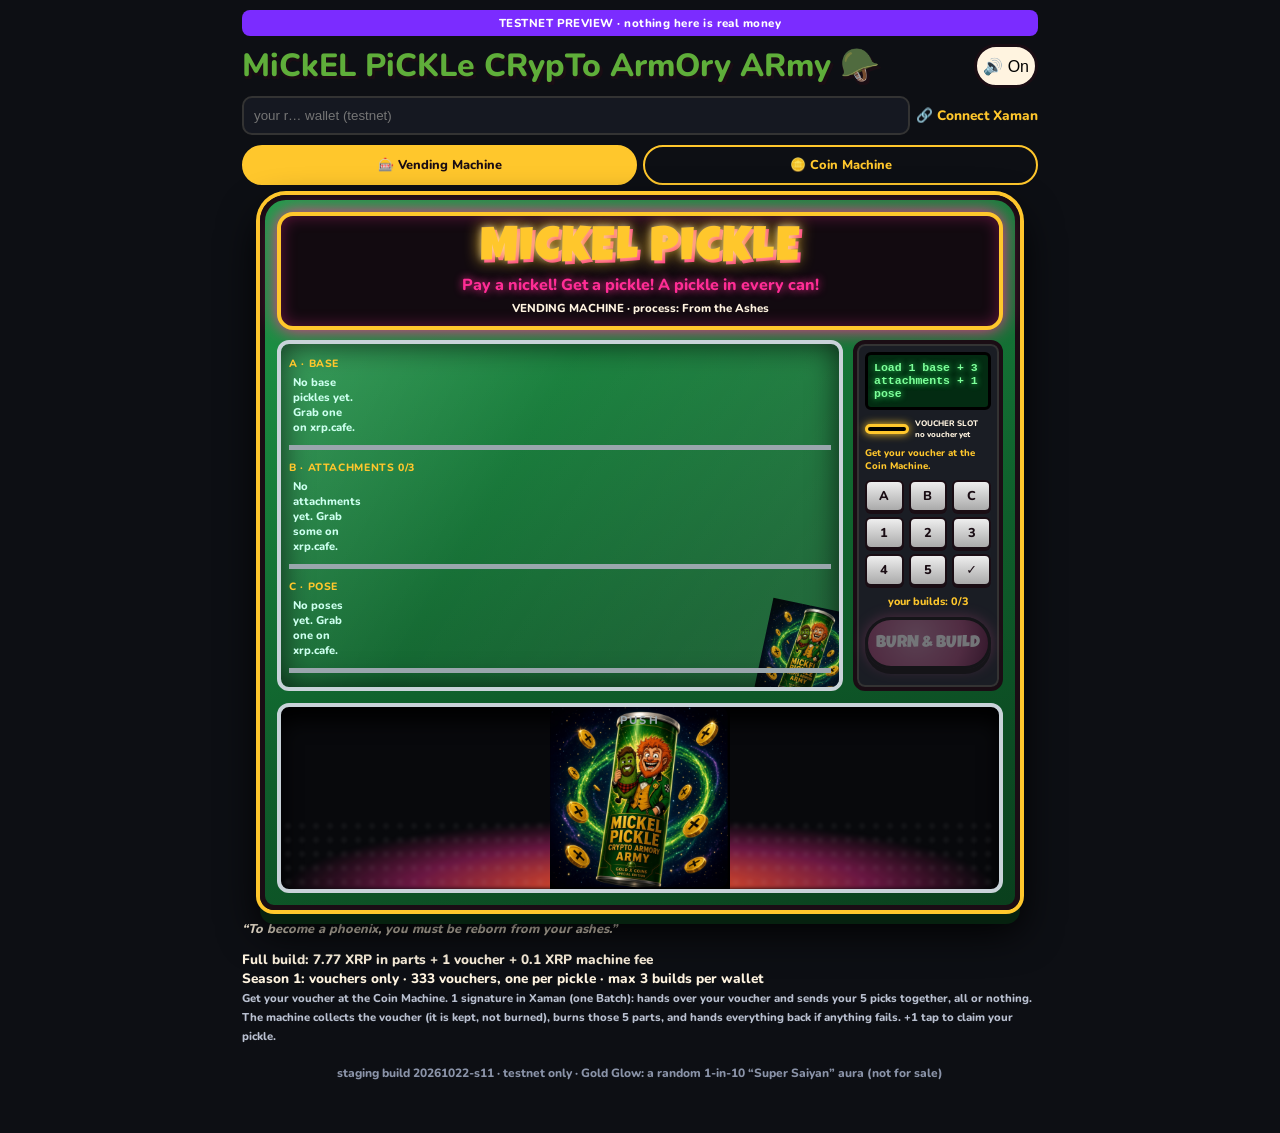
==== commit b1d8efd0: "Coin Machine: remove static bill, refund message, sold-out neon lock, refund/soldout demos" ====
--- a/index.html
+++ b/index.html
@@ -58,7 +58,7 @@
    <div class="vm-panel"><span class="vm-lbl">TOTAL</span><div class="cm-total"><span class="cm-count" id="cmCount">50,000</span><small>4 Silver + 10 Copper</small><br><small>/ 50,000</small></div>
     <div class="cm-bar"><i></i></div><button class="btn vm-build" id="cmInsert" type="button" disabled>INSERT COINS</button><div class="vm-builds" id="cmMine"></div></div>
   </div>
-  <div class="cm-billslot"><div class="cm-mouth"></div><img class="cm-bill" src="img/voucher_50000_bill.jpg" alt="50,000 Mickel Nickel bill voucher"></div><div class="cm-vcount" id="cmVcount"></div>
+  <div class="cm-billslot"><div class="cm-mouth"></div></div><div class="cm-vcount" id="cmVcount"></div>
  </div>
  <div class="cost"><b>Drop in any mix of Mickel Nickel coin NFTs worth exactly 50,000 per bill: 50K = 1 bill, 1 Gold (100K) = 2 bills, 150K = 3.</b> The bill pays for one custom build in the Vending Machine, where it is collected (not burned).<br><small>Rules: Copper coins are burned · Gold &amp; Silver coins are kept · max 3 vouchers per wallet · exact multiples of 50,000 only, or everything is handed back · max 3 vouchers per wallet counts every bill · TESTNET preview, not live.</small><div id="cmStatus" class="vm-screen" style="margin-top:8px">Connect a TESTNET wallet, tap your coins to fill the hopper to exactly 50,000.</div><div class="note" id="cmSigs"></div><div class="note"><b>0.1 XRP machine fee per request</b> (paid once, in signature 1; any extra signatures are 1 drop). Refunded if the machine hands your coins back.</div><div id="cmClaims"></div></div>
 </section>
--- a/ashes.css
+++ b/ashes.css
@@ -107,3 +107,10 @@
 #vmBanner{text-align:center;font-weight:800;font-size:1.3rem;color:var(--gold);margin:8px 0 4px;text-shadow:0 0 10px var(--gold)}#vmBanner.vpop{animation:vpop .5s ease-out}
 #vmClaims a{display:block;margin:6px auto;text-align:center}
 @media(max-width:520px){.cm-billslot.printing{height:190px}}
+
+/* noimg 20261024 */.cm-billslot{height:24px}.cm-billslot.printing{height:240px}@media(max-width:520px){.cm-billslot{height:24px}.cm-billslot.printing{height:190px}}
+.cm-refund{background:#3a0d0d;border:2px solid #ff6b6b;border-radius:8px;padding:10px;color:#ffd6d6;text-align:center}.cm-refund .big{font-size:1.2em;font-weight:800;color:#ff8a8a}
+.cm-body{position:relative}.cm-locked .cm-coins,.cm-locked #cmInsert{pointer-events:none;opacity:.45;filter:grayscale(1)}.cm-soldout{position:absolute;inset:0;display:flex;flex-direction:column;align-items:center;justify-content:center;gap:6px;background:rgba(0,0,0,.72);z-index:5;border-radius:10px;text-align:center;padding:12px}.cm-soldout b{font-size:2.2em;color:#ff4d4d;border:4px solid #ff4d4d;padding:4px 14px;transform:rotate(-8deg);letter-spacing:2px;font-weight:900}.cm-soldout span{color:#fff;font-weight:700}
+.cm-soldout{background:rgba(5,5,10,.86)}.cm-soldout b.neon{transform:none;border:none;padding:0;font-size:3.4em;line-height:.95;letter-spacing:6px;color:transparent;-webkit-text-stroke:2px #ff3b3b;text-shadow:0 0 4px #ff3b3b,0 0 12px #ff1a1a,0 0 28px #ff0000,0 0 48px #c00;animation:neonflick 3.2s infinite}.cm-soldout span{color:#ffd0d0;font-size:.95em;text-shadow:0 0 6px #ff3b3b}
+@keyframes neonflick{0%,18%,22%,25%,53%,57%,100%{opacity:1}20%,24%,55%{opacity:.35;text-shadow:none}}
+@media(prefers-reduced-motion:reduce){.cm-soldout b.neon{animation:none}}
